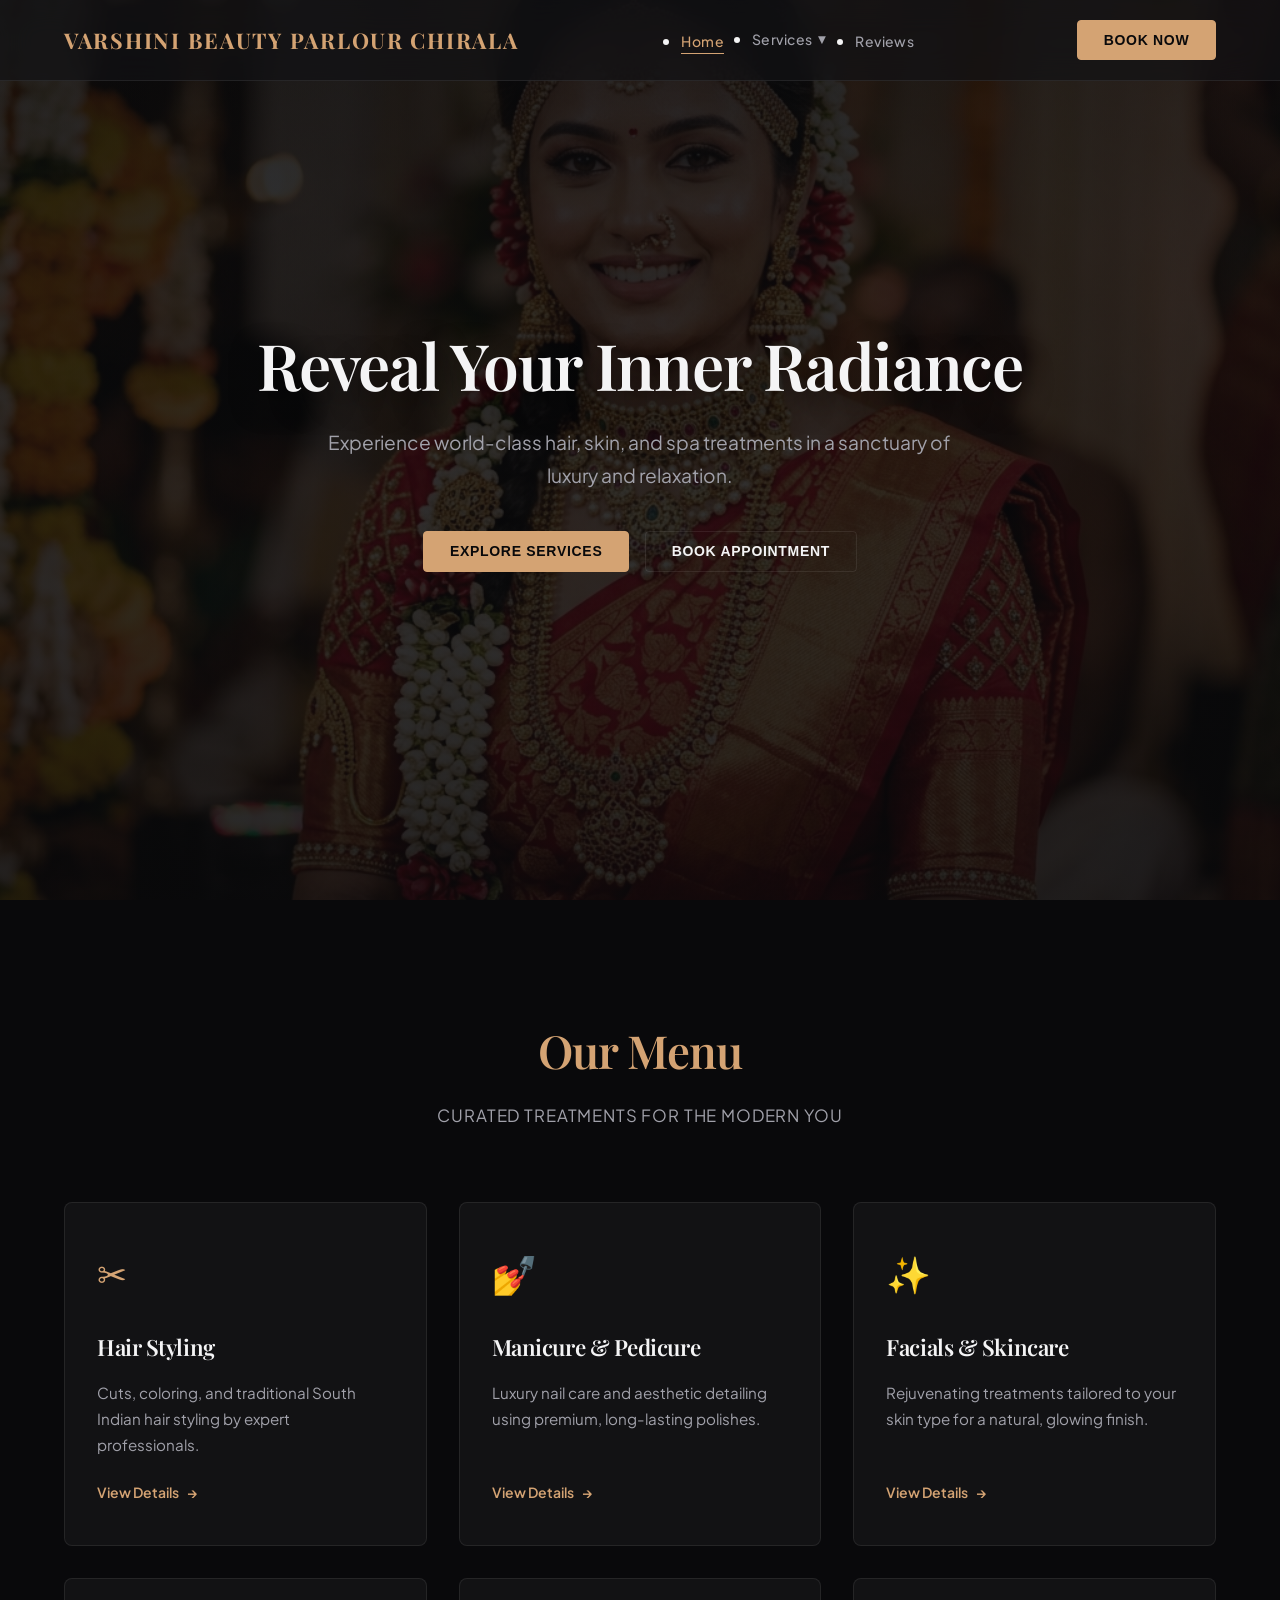
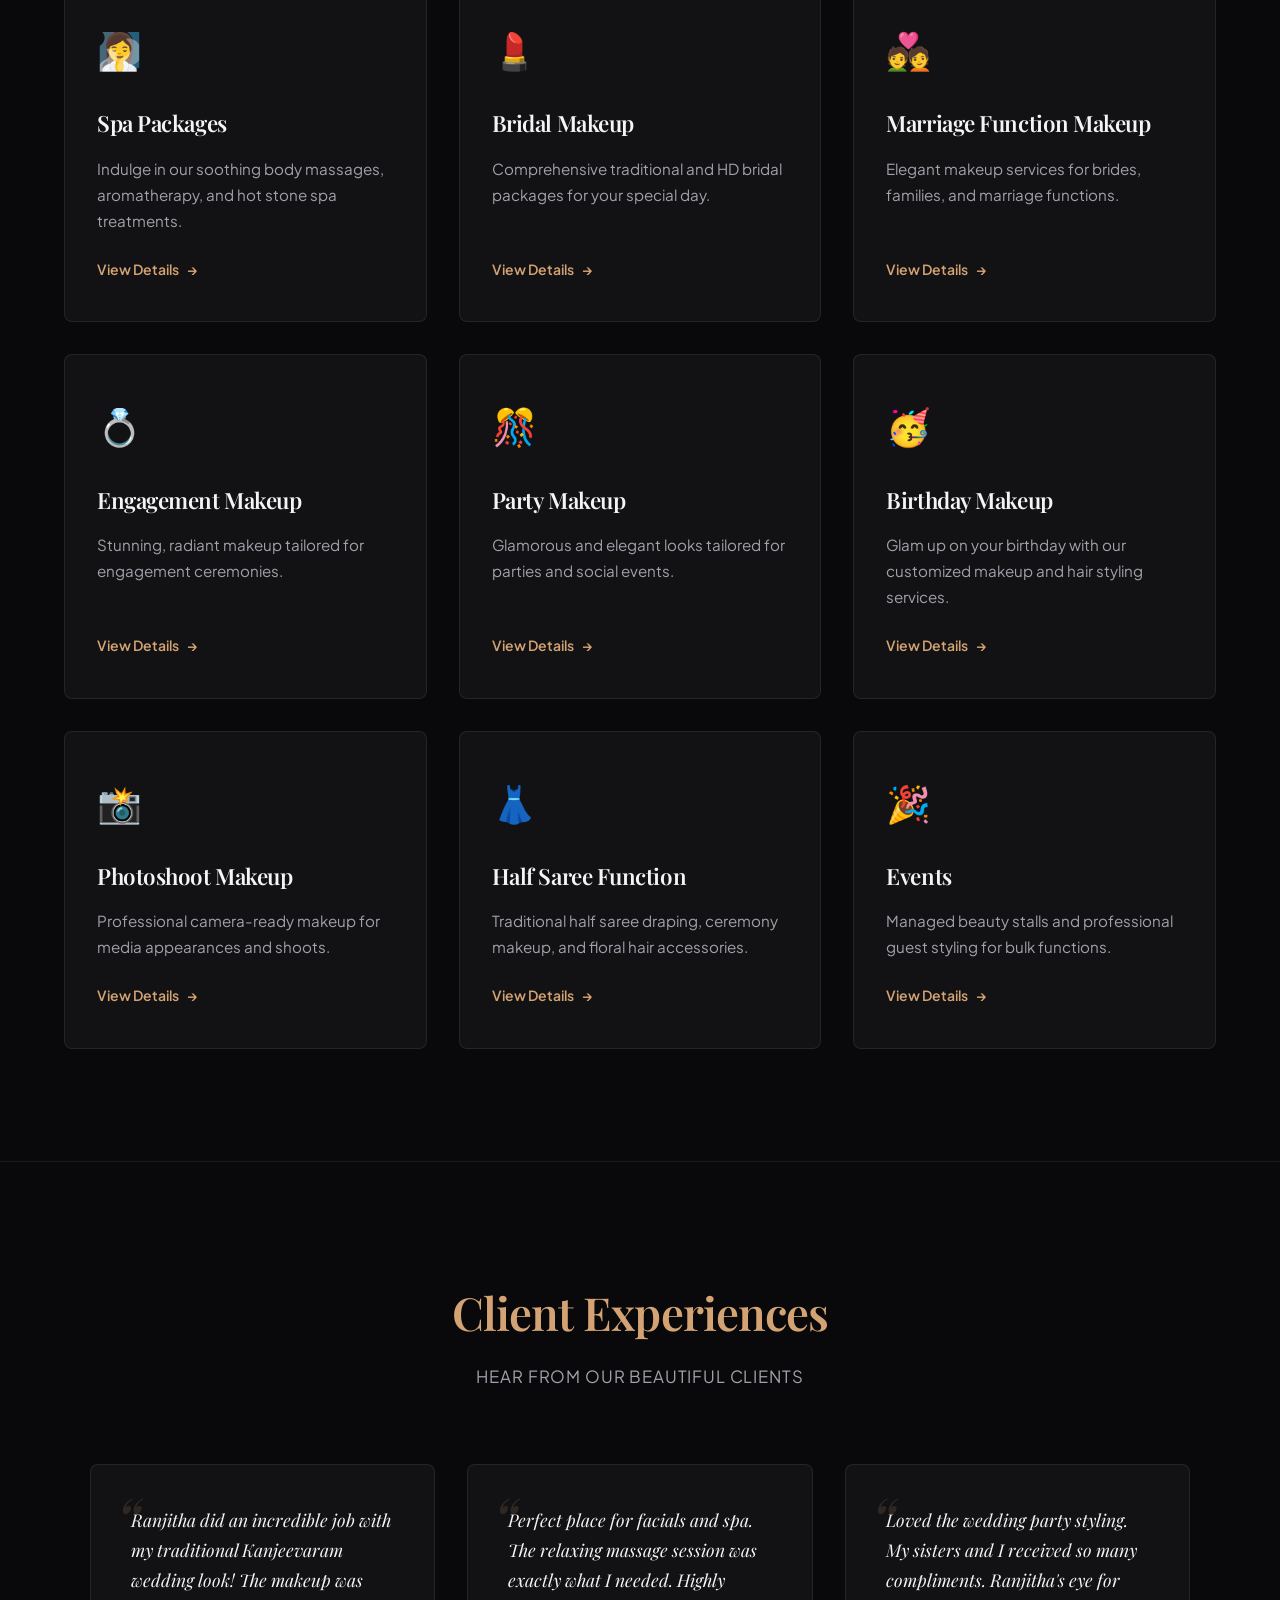
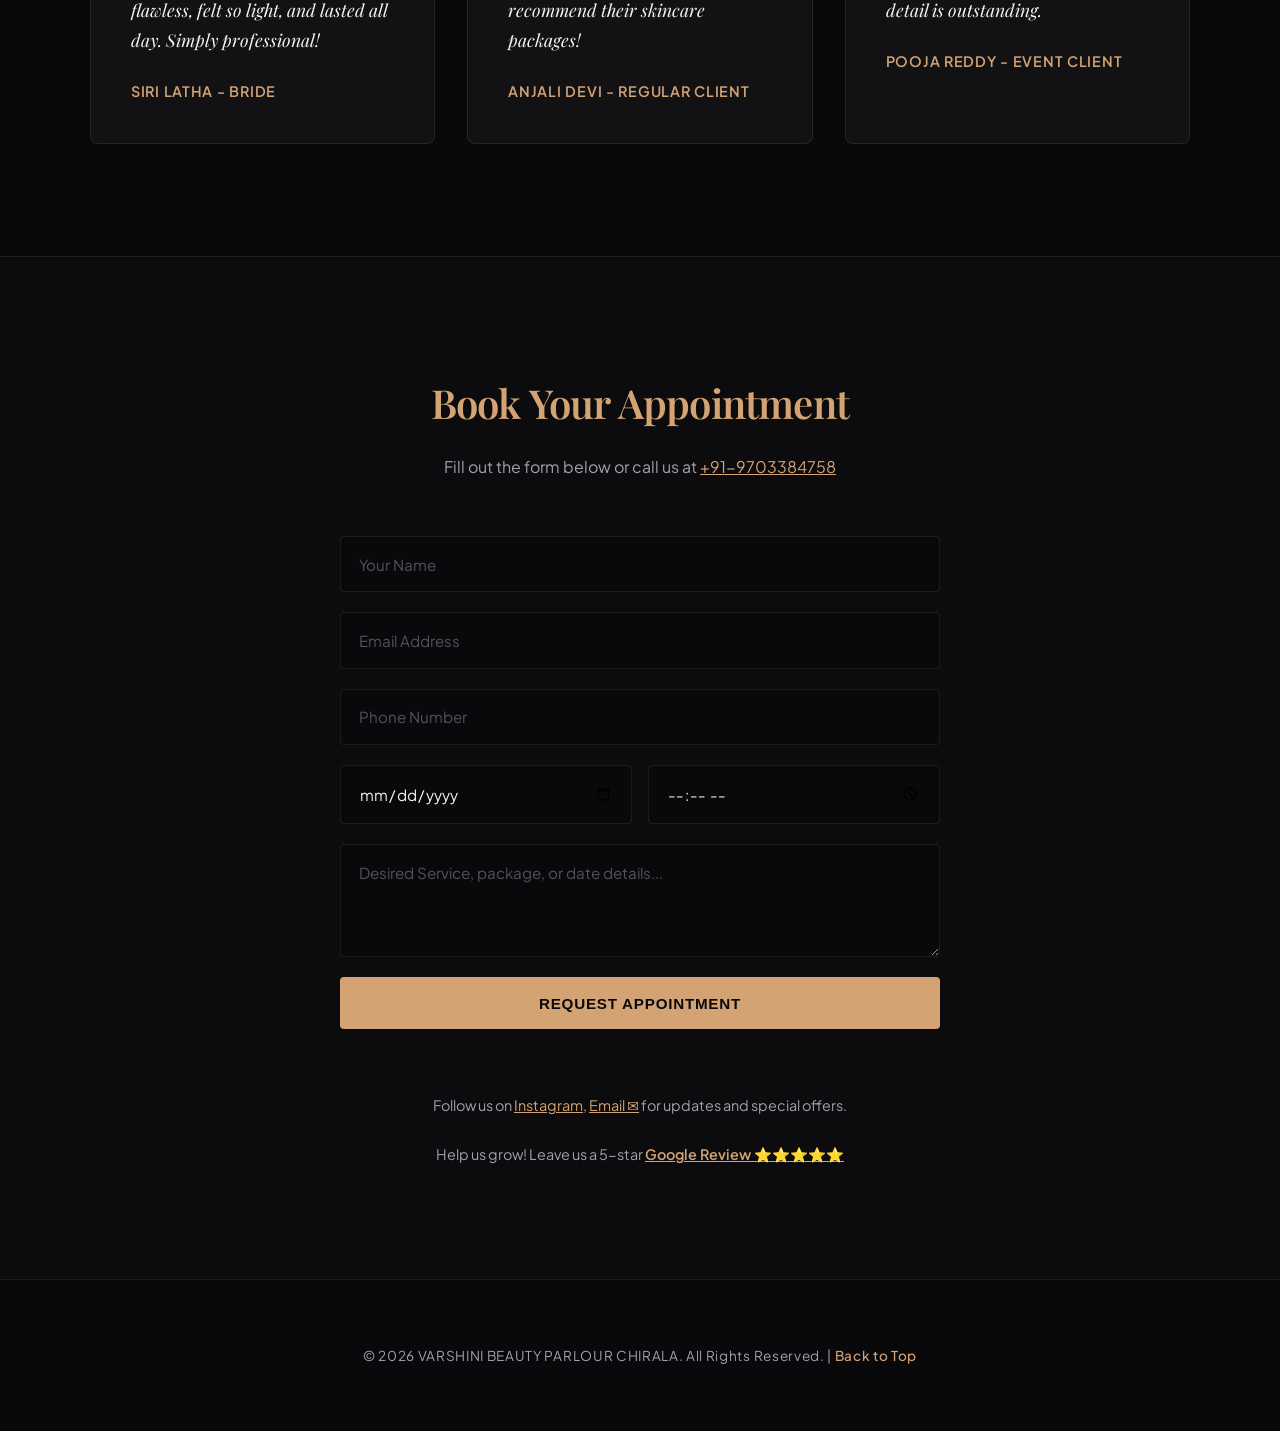
==== index.html @ f7a26c75 "Rename homepage to index.html and update links for hosting compatibility" ====
<!DOCTYPE html>
<html lang="en">
<head>
  <meta charset="UTF-8" />
  <meta name="viewport" content="width=device-width, initial-scale=1.0"/>
  <title>VARSHINI BEAUTY PARLOUR CHIRALA | Professional Luxury Salon & Bridal Artistry</title>
  <meta name="description" content="Experience world-class bridal makeup, hair styling, skin care, and luxury spa packages by Ranjitha Majeti, the premier makeup artist in Chirala. Request an appointment today." />
  
  <!-- CSS Stylesheet -->
  <link rel="stylesheet" href="style.css" />
  
  <!-- Favicon -->
  <link rel="icon" type="image/x-icon" href="images/favicon.ico">
</head>

<body>
  <header>
    <div class="logo">VARSHINI BEAUTY PARLOUR CHIRALA</div>

    <ul class="nav-links">
      <li><a href="index.html">Home</a></li>
      <li class="dropdown">
        <a class="dropdown-trigger">Services <span class="arrow">▼</span></a>
        <ul class="dropdown-menu">
          <li><a href="hair-styling.html">Hair Styling</a></li>
          <li><a href="manicure-pedicure.html">Manicure & Pedicure</a></li>
          <li><a href="facials-skincare.html">Facials & Skincare</a></li>
          <li><a href="spa-packages.html">Spa Packages</a></li>
          <li><a href="bridal-makeup.html">Bridal Makeup</a></li>
          <li><a href="Marriage-makeup.html">Marriage Makeup</a></li>
          <li><a href="engagement-makeup.html">Engagement Makeup</a></li>
          <li><a href="party-makeup.html">Party Makeup</a></li>
          <li><a href="birthday.html">Birthday Makeup</a></li>
          <li><a href="photoshoot-makeup.html">Photoshoot Makeup</a></li>
          <li><a href="mature-functions.html">Half Saree Function</a></li>
          <li><a href="events.html">Events & Stalls</a></li>
        </ul>
      </li>
      <li><a href="https://share.google/j1UJa43TyOJhqfgnO" target="_blank" rel="noopener noreferrer">Reviews</a></li>
    </ul>

    <button id="openBookingModal" class="btn-book" aria-haspopup="dialog" aria-controls="bookingModalBackdrop">Book Now</button>
  </header>

  <!-- Hero Section -->
  <section class="hero" id="hero" style="background-image: url('images/hero_bridal.png');">
    <div class="hero-content">
      <h1 class="fade-in-up">Reveal Your Inner Radiance</h1>
      <p class="fade-in-up">Experience world-class hair, skin, and spa treatments in a sanctuary of luxury and relaxation.</p>
      <div class="hero-cta fade-in-up">
        <button class="btn-book" onclick="document.getElementById('services').scrollIntoView({behavior:'smooth'});">Explore Services</button>
        <button class="btn-secondary" onclick="document.getElementById('contact').scrollIntoView({behavior:'smooth'});">Book Appointment</button>
      </div>
    </div>
  </section>

  <!-- Services Grid -->
  <section id="services" class="services">
    <div class="section-title fade-in-up">
      <h2>Our Menu</h2>
      <p>Curated treatments for the modern you</p>
    </div>

    <div class="services-grid">
      <a class="service-card fade-in-up" href="hair-styling.html">
        <div class="service-icon">✂️</div>
        <h3>Hair Styling</h3>
        <p>Cuts, coloring, and traditional South Indian hair styling by expert professionals.</p>
        <span class="service-card-link">View Details</span>
      </a>

      <a class="service-card fade-in-up" href="manicure-pedicure.html">
        <div class="service-icon">💅</div>
        <h3>Manicure & Pedicure</h3>
        <p>Luxury nail care and aesthetic detailing using premium, long-lasting polishes.</p>
        <span class="service-card-link">View Details</span>
      </a>

      <a class="service-card fade-in-up" href="facials-skincare.html">
        <div class="service-icon">✨</div>
        <h3>Facials & Skincare</h3>
        <p>Rejuvenating treatments tailored to your skin type for a natural, glowing finish.</p>
        <span class="service-card-link">View Details</span>
      </a>

      <a class="service-card fade-in-up" href="spa-packages.html">
        <div class="service-icon">🧖‍♀️</div>
        <h3>Spa Packages</h3>
        <p>Indulge in our soothing body massages, aromatherapy, and hot stone spa treatments.</p>
        <span class="service-card-link">View Details</span>
      </a>

      <a class="service-card fade-in-up" href="bridal-makeup.html">
        <div class="service-icon">💄</div>
        <h3>Bridal Makeup</h3>
        <p>Comprehensive traditional and HD bridal packages for your special day.</p>
        <span class="service-card-link">View Details</span>
      </a>

      <a class="service-card fade-in-up" href="Marriage-makeup.html">
        <div class="service-icon">💑</div>
        <h3>Marriage Function Makeup</h3>
        <p>Elegant makeup services for brides, families, and marriage functions.</p>
        <span class="service-card-link">View Details</span>
      </a>

      <a class="service-card fade-in-up" href="engagement-makeup.html">
        <div class="service-icon">💍</div>
        <h3>Engagement Makeup</h3>
        <p>Stunning, radiant makeup tailored for engagement ceremonies.</p>
        <span class="service-card-link">View Details</span>
      </a>

      <a class="service-card fade-in-up" href="party-makeup.html">
        <div class="service-icon">🎊</div>
        <h3>Party Makeup</h3>
        <p>Glamorous and elegant looks tailored for parties and social events.</p>
        <span class="service-card-link">View Details</span>
      </a>

      <a class="service-card fade-in-up" href="birthday.html">
        <div class="service-icon">🥳</div>
        <h3>Birthday Makeup</h3>
        <p>Glam up on your birthday with our customized makeup and hair styling services.</p>
        <span class="service-card-link">View Details</span>
      </a>

      <a class="service-card fade-in-up" href="photoshoot-makeup.html">
        <div class="service-icon">📸</div>
        <h3>Photoshoot Makeup</h3>
        <p>Professional camera-ready makeup for media appearances and shoots.</p>
        <span class="service-card-link">View Details</span>
      </a>

      <a class="service-card fade-in-up" href="mature-functions.html">
        <div class="service-icon">👗</div>
        <h3>Half Saree Function</h3>
        <p>Traditional half saree draping, ceremony makeup, and floral hair accessories.</p>
        <span class="service-card-link">View Details</span>
      </a>

      <a class="service-card fade-in-up" href="events.html">
        <div class="service-icon">🎉</div>
        <h3>Events</h3>
        <p>Managed beauty stalls and professional guest styling for bulk functions.</p>
        <span class="service-card-link">View Details</span>
      </a>
    </div>
  </section>

  <!-- Testimonials Section -->
  <section class="testimonials">
    <div class="section-title fade-in-up">
      <h2>Client Experiences</h2>
      <p>Hear from our beautiful clients</p>
    </div>
    <div class="testimonial-grid">
      <div class="testimonial-card fade-in-up">
        <div class="testimonial-quote">Ranjitha did an incredible job with my traditional Kanjeevaram wedding look! The makeup was flawless, felt so light, and lasted all day. Simply professional!</div>
        <div class="testimonial-author">Siri Latha - Bride</div>
      </div>
      <div class="testimonial-card fade-in-up">
        <div class="testimonial-quote">Perfect place for facials and spa. The relaxing massage session was exactly what I needed. Highly recommend their skincare packages!</div>
        <div class="testimonial-author">Anjali Devi - Regular Client</div>
      </div>
      <div class="testimonial-card fade-in-up">
        <div class="testimonial-quote">Loved the wedding party styling. My sisters and I received so many compliments. Ranjitha's eye for detail is outstanding.</div>
        <div class="testimonial-author">Pooja Reddy - Event Client</div>
      </div>
    </div>
  </section>

  <!-- Contact/Booking Form -->
  <section id="contact" class="contact" aria-labelledby="contactTitle">
    <div class="fade-in-up">
      <h2 id="contactTitle">Book Your Appointment</h2>
      <p>Fill out the form below or call us at <a href="tel:+919703384758" style="color:var(--primary); text-decoration:underline;">+91-9703384758</a></p>
    </div>

    <form id="bookingForm" action="https://hook.eu1.make.com/vsws8u75gg2c3345kpa3mipmmzl6y8ot" method="POST" class="fade-in-up">
      <input name="name" type="text" placeholder="Your Name" required />
      <input name="email" type="email" placeholder="Email Address" required />
      <input name="phone" type="tel" placeholder="Phone Number" />
      <div style="display: flex; gap: 1rem;">
        <input name="Date" type="date" placeholder="Date" required />
        <input name="Time" type="time" placeholder="Time" required />
      </div>  
      <textarea name="message" rows="4" placeholder="Desired Service, package, or date details..."></textarea>
      <button type="submit">Request Appointment</button>
    </form>

    <div class="fade-in-up" style="margin-top: 4rem; font-size: 0.9rem; text-align: center; color: var(--text-muted);">
      Follow us on
      <a href="https://www.instagram.com/ranjithamajeti_?igsh=MXJxa2d5NXhjMjUxcQ==" target="_blank" rel="noopener noreferrer" style="color:var(--primary); text-decoration:underline;">Instagram</a>,
      <a href="mailto:majetiranjitha@gmail.com" style="color:var(--primary); text-decoration:underline;">Email ✉️</a> for updates and special offers.<br><br>Help us grow! Leave us a 5-star <a href="https://share.google/j1UJa43TyOJhqfgnO" target="_blank" rel="noopener noreferrer" style="color:var(--primary); text-decoration:underline; font-weight: 600;">Google Review ⭐⭐⭐⭐⭐</a>
    </div>
  </section>

  <!-- Footer -->
  <footer>
    <p>&copy; 2026 VARSHINI BEAUTY PARLOUR CHIRALA. All Rights Reserved. | <a href="index.html">Back to Top</a></p>
  </footer>

  <!-- Booking Modal -->
  <div id="bookingModalBackdrop" class="modal-backdrop" role="dialog" aria-modal="true" aria-labelledby="bookingModalTitle" aria-hidden="true">
    <div class="modal" role="document">
      <div class="modal-header">
        <div>
          <h3 id="bookingModalTitle" class="modal-title">Book with VARSHINI BEAUTY PARLOUR CHIRALA</h3>
          <p class="small" style="color: var(--text-muted); margin-top: 0.25rem;">Connect instantly or send a request below.</p>
        </div>
        <button class="modal-close" id="modalCloseBtn" aria-label="Close booking dialog">&times;</button>
      </div>

      <div class="modal-grid" id="bookingOptions">
        <a class="book-option" href="tel:+919703384758" title="Call us" rel="noopener">
          <div class="icon icon-call">📞</div>
          <div class="option-body">
            <strong>Call Now</strong>
            <div class="small">+91 97033 84758 — voice booking</div>
          </div>
        </a>

        <a class="book-option" target="_blank" href="https://wa.me/919703384758?text=Hi%20there!%20I%20would%20like%20to%20book%20an%20appointment." rel="noopener noreferrer">
          <div class="icon icon-whatsapp">💬</div>
          <div class="option-body">
            <strong>WhatsApp</strong>
            <div class="small">Quick chat & reference sharing</div>
          </div>
        </a>

        <a class="book-option" target="_blank" href="https://www.instagram.com/ranjithamajeti_?igsh=MXJxa2d5NXhjMjUxcQ==" rel="noopener noreferrer">
          <div class="icon icon-social">📸</div>
          <div class="option-body">
            <strong>Instagram</strong>
            <div class="small">DM our luxury portfolio</div>
          </div>
        </a>
        
        <a class="book-option" href="mailto:majetiranjitha@gmail.com?subject=Appointment%20Request&body=Hi%2C%0A%0AI%20would%20like%20to%20book%20an%20appointment." rel="noopener">
          <div class="icon icon-email">✉️</div>
          <div class="option-body">
            <strong>Email Us</strong>
            <div class="small">majetiranjitha@gmail.com</div>
          </div>
        </a>

        <a class="book-option" target="_blank" href="https://youtube.com/@chiralamakeupartist?si=A1fp4ObJGxCZFMre" rel="noopener noreferrer">
          <div class="icon icon-youtube">▶️</div>
          <div class="option-body">
            <strong>YouTube Channel</strong>
            <div class="small">Watch our makeup makeovers</div>
          </div>
        </a>
          <a class="book-option" target="_blank" href="https://share.google/j1UJa43TyOJhqfgnO" rel="noopener noreferrer">
            <div class="icon" style="background: #4285F4;">⭐</div>
            <div class="option-body">
                <strong>Google Review</strong>
                <span class="small">Rate us 5-stars on Google Maps</span>
            </div>
          </a>

        <div id="openInlineForm" class="book-option" role="button" tabindex="0" aria-pressed="false" style="cursor: pointer;">
          <div class="icon icon-form">📝</div>
          <div class="option-body">
            <strong>Request Callback Form</strong>
            <div class="small">Fill form and we will call you</div>
          </div>
        </div>
      </div>

      <div id="modalFormWrap" class="modal-form">
        <form id="modalBookingForm" action="https://hook.eu1.make.com/vsws8u75gg2c3345kpa3mipmmzl6y8ot" method="POST">
          <input name="name" type="text" placeholder="Your Name" required />
          <input name="email" type="email" placeholder="Email Address" required />
          <input name="phone" type="tel" placeholder="Phone Number" />
          <input name="date" type="date" placeholder="Date" required />
          <input name="time" type="time" placeholder="Time" required />
          <textarea name="message" rows="3" placeholder="Preferred service or requirements"></textarea>
          <button type="submit">Submit Request</button>
        </form>
        <div id="modalFormMsg" class="small" style="display:none; margin-top:0.5rem;"></div>
      </div>
    </div>
  </div>

  <!-- Global Controller Script -->
  <script src="main.js"></script>
</body>
</html>
---- style.css ----
@import url('https://fonts.googleapis.com/css2?family=Playfair+Display:ital,wght@0,400..900;1,400..900&family=Plus+Jakarta+Sans:ital,wght@0,200..800;1,200..800&display=swap');

:root {
    --primary: #D4A373;
    --primary-hover: #b88656;
    --primary-glow: rgba(212, 163, 115, 0.2);
    --bg-dark: #09090b;
    --bg-surface: #121214;
    --bg-surface-hover: #1c1c1f;
    --border-color: rgba(255, 255, 255, 0.08);
    --border-color-active: rgba(212, 163, 115, 0.4);
    --text-main: #f4f4f5;
    --text-muted: #a1a1aa;
    --text-inverse: #09090b;
    --font-serif: 'Playfair Display', Georgia, serif;
    --font-sans: 'Plus Jakarta Sans', system-ui, -apple-system, sans-serif;
    --ease-custom: cubic-bezier(0.16, 1, 0.3, 1);
    --glass-bg: rgba(18, 18, 20, 0.7);
    --glass-blur: blur(16px);
}

/* Reset and Globals */
* {
    margin: 0;
    padding: 0;
    box-sizing: border-box;
}

html {
    scroll-behavior: smooth;
}

body {
    font-family: var(--font-sans);
    background-color: var(--bg-dark);
    color: var(--text-main);
    line-height: 1.7;
    overflow-x: hidden;
    -webkit-font-smoothing: antialiased;
}

a {
    text-decoration: none;
    color: inherit;
    transition: all 0.3s var(--ease-custom);
}

/* Typography */
h1, h2, h3, h4 {
    font-family: var(--font-serif);
    font-weight: 600;
    letter-spacing: -0.02em;
}

/* Header & Nav */
header {
    position: fixed;
    top: 0;
    left: 0;
    width: 100%;
    z-index: 1000;
    display: flex;
    justify-content: space-between;
    align-items: center;
    padding: 1.25rem 5%;
    background: var(--glass-bg);
    backdrop-filter: var(--glass-blur);
    -webkit-backdrop-filter: var(--glass-blur);
    border-bottom: 1px solid var(--border-color);
    transition: all 0.4s var(--ease-custom);
    pointer-events: auto;
}

header.scrolled {
    padding: 0.85rem 5%;
    background: rgba(9, 9, 11, 0.9);
    border-bottom: 1px solid rgba(255, 255, 255, 0.05);
    box-shadow: 0 10px 30px rgba(0, 0, 0, 0.5);
}

.logo {
    font-family: var(--font-serif);
    font-size: 1.35rem;
    font-weight: 700;
    color: var(--primary);
    letter-spacing: 0.08em;
    text-transform: uppercase;
    position: relative;
    z-index: 1010;
    pointer-events: auto;
}

.nav-links {
    display: flex;
    gap: 1.75rem;
    align-items: center;
    position: relative;
    z-index: 1010;
    pointer-events: auto;
}

.nav-links a {
    font-size: 0.875rem;
    font-weight: 500;
    color: var(--text-muted);
    letter-spacing: 0.03em;
    position: relative;
    padding: 0.25rem 0;
    z-index: 1010;
    pointer-events: auto;
}

.nav-links a::after {
    content: '';
    position: absolute;
    bottom: 0;
    left: 0;
    width: 0;
    height: 1px;
    background-color: var(--primary);
    transition: width 0.3s var(--ease-custom);
}

.nav-links a:hover {
    color: var(--text-main);
}

.nav-links a:hover::after {
    width: 100%;
}

.nav-links a.active {
    color: var(--primary);
}

.nav-links a.active::after {
    width: 100%;
}

/* Action Buttons */
.btn-book {
    background-color: var(--primary);
    color: var(--text-inverse);
    padding: 0.7rem 1.6rem;
    border-radius: 4px;
    font-weight: 600;
    font-size: 0.875rem;
    letter-spacing: 0.05em;
    text-transform: uppercase;
    border: 1px solid var(--primary);
    cursor: pointer;
    transition: all 0.3s var(--ease-custom);
}

.btn-book:hover {
    background-color: transparent;
    color: var(--primary);
    box-shadow: 0 0 15px var(--primary-glow);
}

.btn-secondary {
    background-color: transparent;
    color: var(--text-main);
    padding: 0.7rem 1.6rem;
    border-radius: 4px;
    font-weight: 600;
    font-size: 0.875rem;
    letter-spacing: 0.05em;
    text-transform: uppercase;
    border: 1px solid var(--border-color);
    cursor: pointer;
    transition: all 0.3s var(--ease-custom);
}

.btn-secondary:hover {
    border-color: var(--primary);
    color: var(--primary);
    box-shadow: 0 0 15px var(--primary-glow);
}

/* Hero Section */
.hero {
    min-height: 100vh;
    display: flex;
    align-items: center;
    justify-content: center;
    position: relative;
    background-size: cover;
    background-position: center;
    background-repeat: no-repeat;
    overflow: hidden;
}

.hero::before {
    content: '';
    position: absolute;
    inset: 0;
    background: linear-gradient(to bottom, rgba(9, 9, 11, 0.4) 0%, rgba(9, 9, 11, 0.8) 100%),
                linear-gradient(to top, rgba(9, 9, 11, 0.4) 0%, rgba(9, 9, 11, 0.8) 100%);
    z-index: 1;
}

.hero-content {
    max-width: 900px;
    padding: 2rem;
    text-align: center;
    position: relative;
    z-index: 2;
}

.hero-content h1 {
    font-size: 4rem;
    line-height: 1.15;
    margin-bottom: 1.5rem;
    color: var(--text-main);
    text-shadow: 0 10px 30px rgba(0, 0, 0, 0.5);
}

.hero-content p {
    font-size: 1.2rem;
    color: var(--text-muted);
    max-width: 640px;
    margin: 0 auto 2.5rem auto;
}

.hero-cta {
    display: flex;
    justify-content: center;
    gap: 1rem;
}

/* Services Page Hero */
.subpage-hero {
    height: 48vh;
    display: flex;
    align-items: center;
    justify-content: center;
    position: relative;
    background-size: cover;
    background-position: center;
    padding-top: 80px;
}

.subpage-hero::before {
    content: '';
    position: absolute;
    inset: 0;
    background: linear-gradient(to bottom, rgba(9, 9, 11, 0.5) 0%, rgba(9, 9, 11, 0.9) 100%);
    z-index: 1;
}

.subpage-hero h1 {
    font-size: 3.5rem;
    position: relative;
    z-index: 2;
    text-align: center;
}

/* Menu/Services Section */
.services {
    padding: 7rem 5%;
}

.section-title {
    text-align: center;
    margin-bottom: 4.5rem;
}

.section-title h2 {
    font-size: 2.85rem;
    margin-bottom: 0.75rem;
    color: var(--primary);
}

.section-title p {
    color: var(--text-muted);
    font-size: 1.05rem;
    letter-spacing: 0.05em;
    text-transform: uppercase;
}

.services-grid {
    display: grid;
    grid-template-columns: repeat(auto-fit, minmax(300px, 1fr));
    gap: 2rem;
    max-width: 1200px;
    margin: 0 auto;
}

.service-card {
    background-color: var(--bg-surface);
    border: 1px solid var(--border-color);
    padding: 2.5rem 2rem;
    border-radius: 8px;
    transition: all 0.4s var(--ease-custom);
    display: flex;
    flex-direction: column;
    height: 100%;
}

.service-card:hover {
    transform: translateY(-8px);
    border-color: var(--primary);
    box-shadow: 0 12px 30px rgba(212, 163, 115, 0.1);
}

.service-icon {
    font-size: 2.25rem;
    margin-bottom: 1.5rem;
    color: var(--primary);
}

.service-card h3 {
    font-size: 1.4rem;
    margin-bottom: 0.85rem;
    color: var(--text-main);
}

.service-card p {
    font-size: 0.95rem;
    color: var(--text-muted);
    margin-bottom: 1.5rem;
    flex-grow: 1;
}

.service-card-link {
    font-size: 0.875rem;
    font-weight: 600;
    color: var(--primary);
    display: flex;
    align-items: center;
    gap: 0.5rem;
}

.service-card-link::after {
    content: '→';
    transition: transform 0.3s;
}

.service-card:hover .service-card-link::after {
    transform: translateX(4px);
}

/* Portfolio Gallery */
.gallery-section {
    padding: 6rem 5%;
    max-width: 1200px;
    margin: 0 auto;
}

.gallery-grid {
    display: grid;
    grid-template-columns: repeat(auto-fit, minmax(260px, 1fr));
    gap: 1.5rem;
    margin-top: 3rem;
}

.gallery-item {
    aspect-ratio: 1 / 1;
    overflow: hidden;
    border-radius: 8px;
    border: 1px solid var(--border-color);
    position: relative;
}

.gallery-item img {
    width: 100%;
    height: 100%;
    object-fit: cover;
    transition: transform 0.6s var(--ease-custom);
}

.gallery-item::after {
    content: '';
    position: absolute;
    inset: 0;
    background: linear-gradient(to top, rgba(9, 9, 11, 0.8) 0%, transparent 60%);
    opacity: 0;
    transition: opacity 0.4s var(--ease-custom);
}

.gallery-item:hover img {
    transform: scale(1.08);
}

.gallery-item:hover::after {
    opacity: 1;
}

/* Service Details Section (Subpage specific content) */
.service-details {
    max-width: 800px;
    margin: 0 auto 6rem auto;
    background-color: var(--bg-surface);
    border: 1px solid var(--border-color);
    padding: 3.5rem 2.5rem;
    border-radius: 12px;
}

.service-details h2 {
    font-size: 2rem;
    color: var(--primary);
    margin-bottom: 1.25rem;
}

.service-details p {
    color: var(--text-muted);
    font-size: 1.05rem;
    margin-bottom: 2.5rem;
}

/* Contact / Form Section */
.contact {
    padding: 7rem 5%;
    background-color: #0c0c0e;
    border-top: 1px solid var(--border-color);
}

.contact h2 {
    font-size: 2.5rem;
    color: var(--primary);
    margin-bottom: 1rem;
    text-align: center;
}

.contact p {
    color: var(--text-muted);
    text-align: center;
    margin-bottom: 3.5rem;
}

form {
    display: flex;
    flex-direction: column;
    gap: 1.25rem;
    max-width: 600px;
    margin: 0 auto;
}

input, textarea, select {
    background-color: var(--bg-dark);
    border: 1px solid var(--border-color);
    padding: 1.1rem;
    color: var(--text-main);
    border-radius: 4px;
    font-family: var(--font-sans);
    font-size: 0.95rem;
    width: 100%;
    transition: all 0.3s var(--ease-custom);
}

input:focus, textarea:focus, select:focus {
    outline: none;
    border-color: var(--primary);
    box-shadow: 0 0 10px var(--primary-glow);
}

input::placeholder, textarea::placeholder {
    color: #52525b;
}

form button {
    background-color: var(--primary);
    color: var(--text-inverse);
    border: none;
    padding: 1.1rem;
    font-weight: 600;
    font-size: 0.95rem;
    letter-spacing: 0.05em;
    text-transform: uppercase;
    cursor: pointer;
    border-radius: 4px;
    transition: all 0.3s var(--ease-custom);
}

form button:hover {
    background-color: var(--primary-hover);
}

form button:disabled {
    background-color: var(--border-color);
    color: var(--text-muted);
    cursor: not-allowed;
}

/* Testimonials */
.testimonials {
    padding: 7rem 5%;
    border-top: 1px solid var(--border-color);
}

.testimonial-grid {
    display: grid;
    grid-template-columns: repeat(auto-fit, minmax(320px, 1fr));
    gap: 2rem;
    max-width: 1100px;
    margin: 3rem auto 0 auto;
}

.testimonial-card {
    background-color: var(--bg-surface);
    border: 1px solid var(--border-color);
    padding: 2.5rem;
    border-radius: 8px;
    position: relative;
}

.testimonial-quote {
    font-family: var(--font-serif);
    font-style: italic;
    font-size: 1.1rem;
    color: var(--text-main);
    margin-bottom: 1.5rem;
    position: relative;
    z-index: 2;
}

.testimonial-quote::before {
    content: '“';
    font-size: 4rem;
    color: rgba(212, 163, 115, 0.15);
    position: absolute;
    top: -2.5rem;
    left: -1rem;
    z-index: -1;
}

.testimonial-author {
    font-size: 0.9rem;
    color: var(--primary);
    font-weight: 600;
    letter-spacing: 0.05em;
    text-transform: uppercase;
}

/* Footer styling */
footer {
    padding: 4rem 5%;
    border-top: 1px solid var(--border-color);
    background-color: var(--bg-dark);
    text-align: center;
    color: var(--text-muted);
    font-size: 0.85rem;
    letter-spacing: 0.05em;
}

footer a {
    color: var(--primary);
    font-weight: 500;
}

footer a:hover {
    color: var(--text-main);
}

/* Modal styles */
.modal-backdrop {
    position: fixed;
    inset: 0;
    background: rgba(9, 9, 11, 0.85);
    backdrop-filter: blur(8px);
    display: none;
    align-items: center;
    justify-content: center;
    z-index: 2000;
    padding: 1rem;
}

.modal-backdrop.open {
    display: flex;
}

.modal {
    background: var(--bg-surface);
    border: 1px solid var(--border-color);
    width: 100%;
    max-width: 540px;
    border-radius: 8px;
    padding: 2rem;
    max-height: 90vh;
    overflow-y: auto;
    position: relative;
    box-shadow: 0 20px 50px rgba(0, 0, 0, 0.5);
    animation: modalReveal 0.4s var(--ease-custom);
}

@keyframes modalReveal {
    from {
        opacity: 0;
        transform: translateY(15px) scale(0.98);
    }
    to {
        opacity: 1;
        transform: translateY(0) scale(1);
    }
}

.modal-header {
    display: flex;
    justify-content: space-between;
    align-items: flex-start;
    margin-bottom: 1.5rem;
    border-bottom: 1px solid var(--border-color);
    padding-bottom: 1rem;
}

.modal-title {
    font-size: 1.6rem;
    color: var(--primary);
}

.modal-close {
    background: transparent;
    border: none;
    font-size: 1.75rem;
    color: var(--text-muted);
    cursor: pointer;
    transition: color 0.2s;
    line-height: 1;
}

.modal-close:hover {
    color: var(--text-main);
}

.modal-grid {
    display: grid;
    grid-template-columns: 1fr;
    gap: 0.75rem;
}

.book-option {
    display: flex;
    align-items: center;
    gap: 1rem;
    padding: 1rem;
    border-radius: 6px;
    border: 1px solid var(--border-color);
    background-color: var(--bg-dark);
    transition: all 0.3s var(--ease-custom);
}

.book-option:hover {
    border-color: var(--primary);
    background-color: var(--bg-surface-hover);
    transform: translateY(-2px);
}

.book-option .icon {
    width: 44px;
    height: 44px;
    border-radius: 50%;
    display: grid;
    place-items: center;
    font-size: 1.2rem;
    color: #fff;
    flex-shrink: 0;
}

.icon-call { background: #d4a373; }
.icon-whatsapp { background: #25D366; }
.icon-social { background: #E1306C; }
.icon-email { background: #EA4335; }
.icon-youtube { background: #FF0000; }
.icon-form { background: var(--primary); }

.option-body {
    flex-grow: 1;
}

.option-body strong {
    font-size: 1rem;
    color: var(--text-main);
    display: block;
}

.option-body .small {
    font-size: 0.8rem;
    color: var(--text-muted);
}

.modal-form {
    display: none;
    margin-top: 1.5rem;
    padding-top: 1.5rem;
    border-top: 1px dashed var(--border-color);
}

.modal-form input, .modal-form textarea, .modal-form select {
    margin-bottom: 0.75rem;
}

/* Animations */
.fade-in-up {
    opacity: 0;
    transform: translateY(20px);
    transition: opacity 0.8s var(--ease-custom), transform 0.8s var(--ease-custom);
}

.fade-in-up.in-view {
    opacity: 1;
    transform: translateY(0);
}

/* Responsive design overrides */
@media (max-width: 992px) {
    .hero-content h1 {
        font-size: 3rem;
    }
    .subpage-hero h1 {
        font-size: 2.8rem;
    }
}

@media (max-width: 768px) {
    header {
        padding: 1rem 5%;
    }
    
    .nav-links {
        display: none; /* In a full project, we'd make a burger, but we will make it elegant or simplified */
    }
    
    .hero-content h1 {
        font-size: 2.5rem;
    }
    
    .hero-cta {
        flex-direction: column;
        gap: 0.75rem;
    }
    
    .services-grid {
        grid-template-columns: 1fr;
    }
}

/* Dropdown Menu styling */
.nav-links li {
    position: relative;
}

.dropdown-trigger {
    display: flex;
    align-items: center;
    gap: 0.35rem;
    cursor: pointer;
}

.dropdown-trigger .arrow {
    font-size: 0.65rem;
    transition: transform 0.3s;
}

.nav-links li:hover .dropdown-trigger .arrow {
    transform: rotate(180deg);
}

.dropdown-menu {
    position: absolute;
    top: 100%;
    left: 50%;
    transform: translateX(-50%) translateY(10px);
    background-color: var(--bg-surface);
    border: 1px solid var(--border-color);
    border-radius: 6px;
    padding: 0.75rem 0;
    min-width: 220px;
    display: none;
    box-shadow: 0 10px 30px rgba(0, 0, 0, 0.5);
    z-index: 1020;
    list-style: none;
}

.dropdown-menu li {
    width: 100%;
    text-align: left;
}

.dropdown-menu li a {
    display: block;
    padding: 0.6rem 1.5rem;
    font-size: 0.85rem;
    color: var(--text-muted);
    transition: all 0.2s var(--ease-custom);
    width: 100%;
    font-weight: 500;
}

.dropdown-menu li a::after {
    display: none !important; /* remove hover line under items */
}

.dropdown-menu li a:hover {
    color: var(--primary) !important;
    background-color: var(--bg-surface-hover);
    padding-left: 1.75rem; /* slight slide effect */
}

/* Show on hover */
.nav-links li:hover .dropdown-menu {
    display: block;
    animation: dropdownFadeIn 0.3s var(--ease-custom);
}


@keyframes dropdownFadeIn {
    from {
        opacity: 0;
        transform: translateX(-50%) translateY(15px);
    }
    to {
        opacity: 1;
        transform: translateX(-50%) translateY(10px);
    }
}
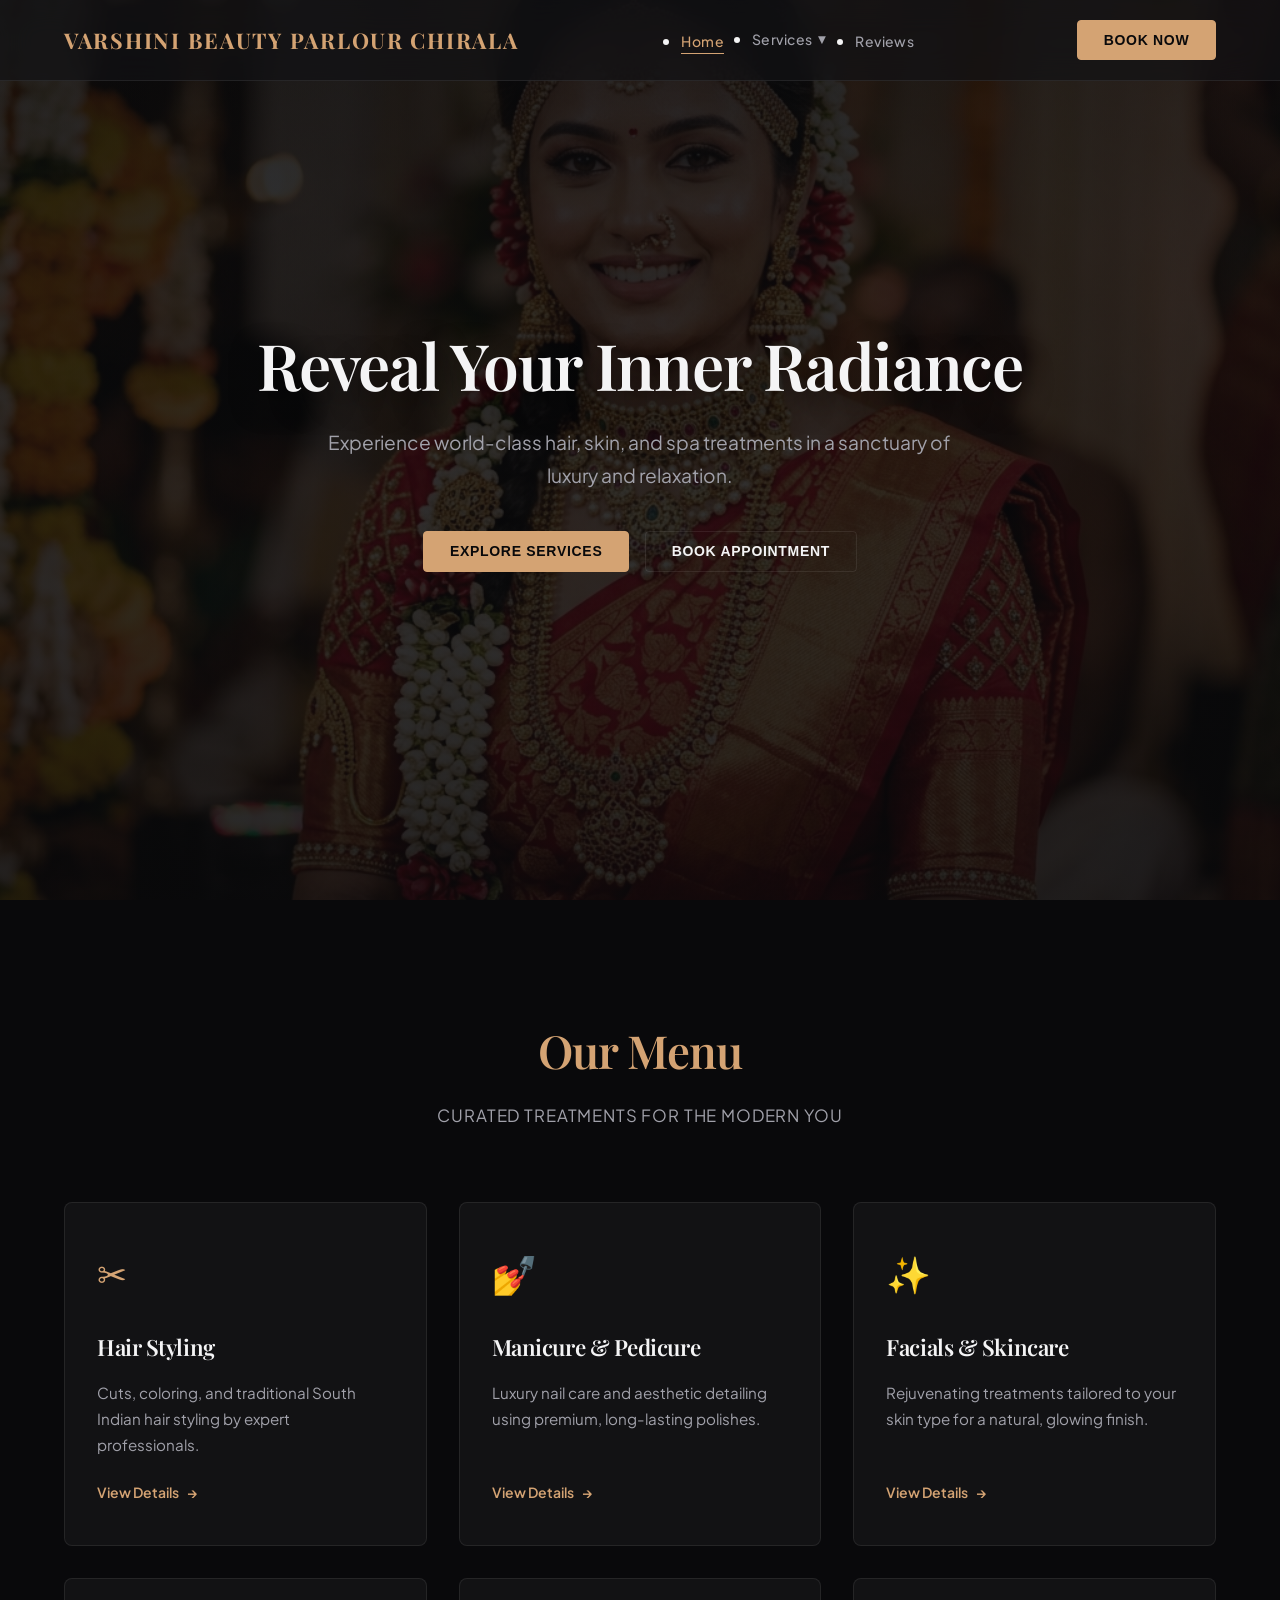
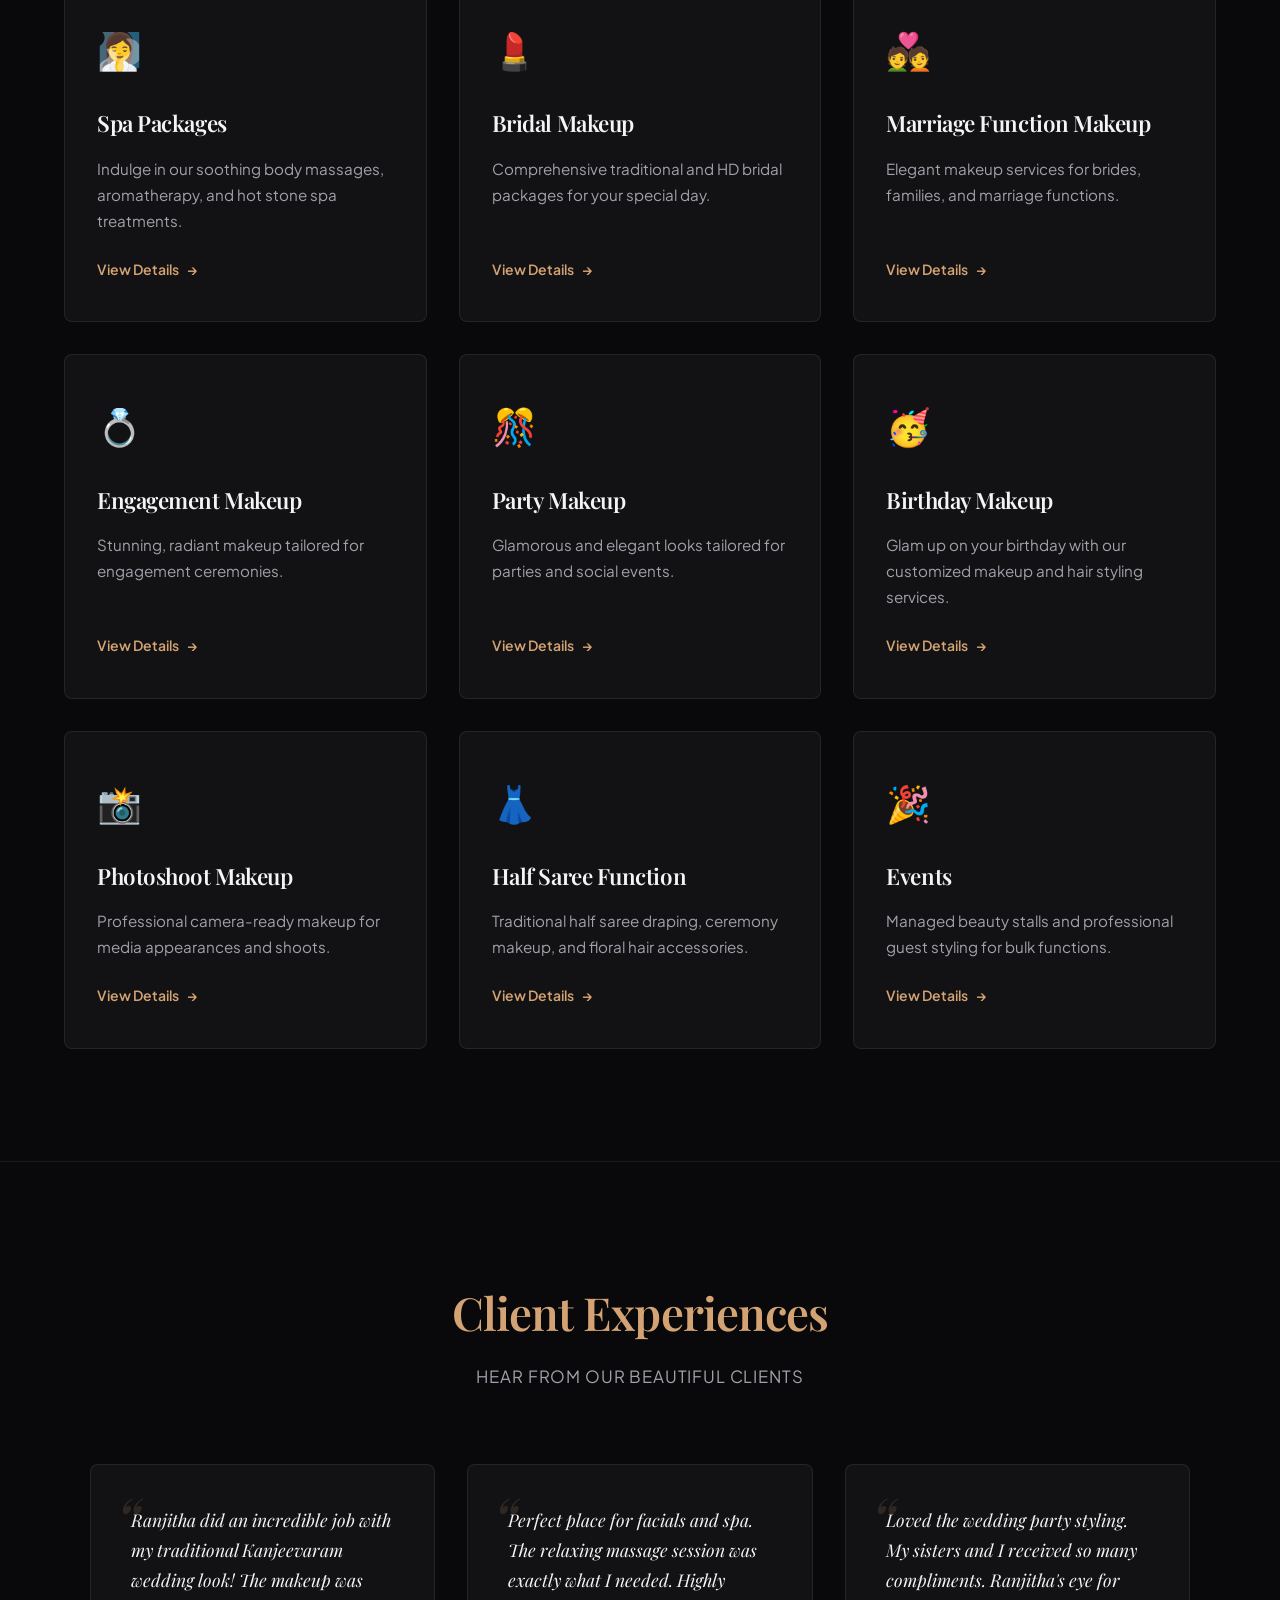
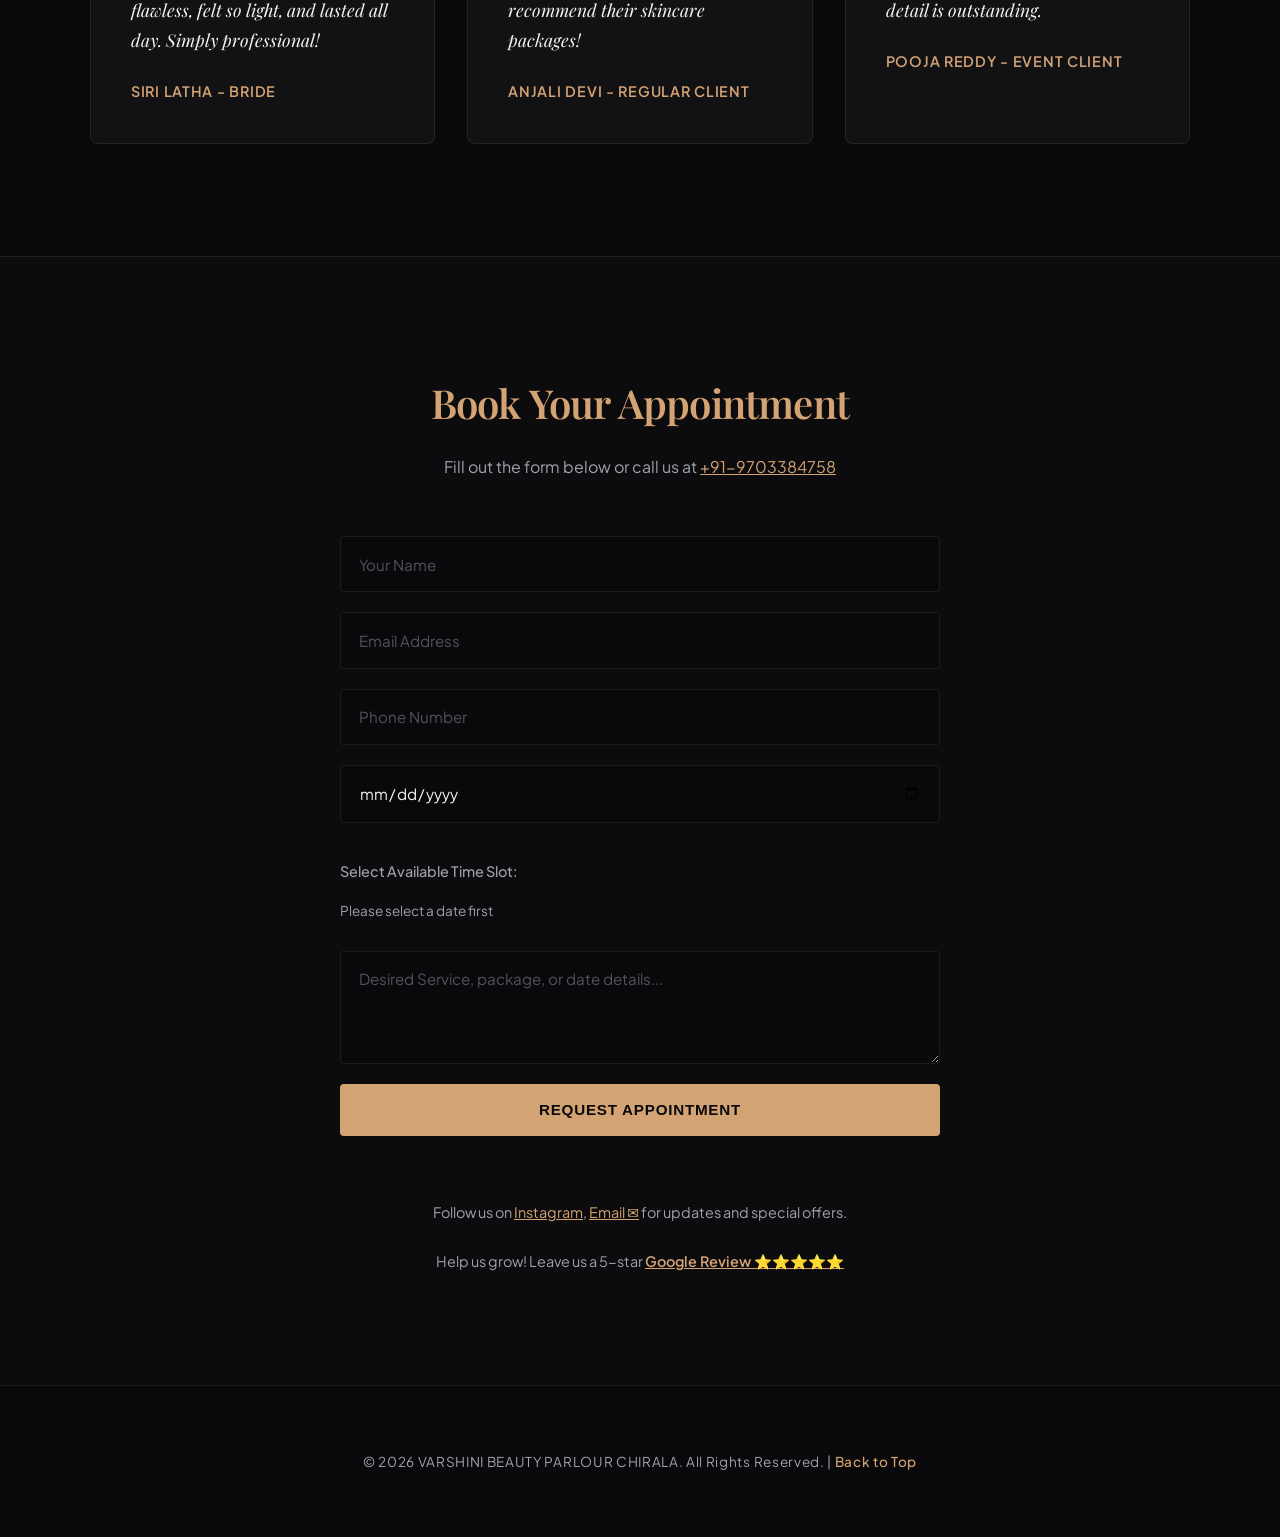
==== commit 324ec3cc: "Implement local visual slot picker, update Instagram profile links, and support click-to-toggle serv" ====
--- a/index.html
+++ b/index.html
@@ -5,6 +5,7 @@
   <meta name="viewport" content="width=device-width, initial-scale=1.0"/>
   <title>VARSHINI BEAUTY PARLOUR CHIRALA | Professional Luxury Salon & Bridal Artistry</title>
   <meta name="description" content="Experience world-class bridal makeup, hair styling, skin care, and luxury spa packages by Ranjitha Majeti, the premier makeup artist in Chirala. Request an appointment today." />
+  <meta name="google-site-verification" content="VPCO5tsZPy_U1bqIwZZHNp5tPCseVTsMLmxn0uWT664" />
   
   <!-- CSS Stylesheet -->
   <link rel="stylesheet" href="style.css" />
@@ -191,7 +192,7 @@
 
     <div class="fade-in-up" style="margin-top: 4rem; font-size: 0.9rem; text-align: center; color: var(--text-muted);">
       Follow us on
-      <a href="https://www.instagram.com/ranjithamajeti_?igsh=MXJxa2d5NXhjMjUxcQ==" target="_blank" rel="noopener noreferrer" style="color:var(--primary); text-decoration:underline;">Instagram</a>,
+      <a href="https://www.instagram.com/ranjitha_chirala_makeup_artist?igsh=MXJxa2d5NXhjMjUxcQ==" target="_blank" rel="noopener noreferrer" style="color:var(--primary); text-decoration:underline;">Instagram</a>,
       <a href="mailto:majetiranjitha@gmail.com" style="color:var(--primary); text-decoration:underline;">Email ✉️</a> for updates and special offers.<br><br>Help us grow! Leave us a 5-star <a href="https://share.google/j1UJa43TyOJhqfgnO" target="_blank" rel="noopener noreferrer" style="color:var(--primary); text-decoration:underline; font-weight: 600;">Google Review ⭐⭐⭐⭐⭐</a>
     </div>
   </section>
@@ -229,7 +230,7 @@
           </div>
         </a>
 
-        <a class="book-option" target="_blank" href="https://www.instagram.com/ranjithamajeti_?igsh=MXJxa2d5NXhjMjUxcQ==" rel="noopener noreferrer">
+        <a class="book-option" target="_blank" href="https://www.instagram.com/ranjitha_chirala_makeup_artist?igsh=MXJxa2d5NXhjMjUxcQ==" rel="noopener noreferrer">
           <div class="icon icon-social">📸</div>
           <div class="option-body">
             <strong>Instagram</strong>
--- a/style.css
+++ b/style.css
@@ -752,7 +752,8 @@
     transition: transform 0.3s;
 }
 
-.nav-links li:hover .dropdown-trigger .arrow {
+.nav-links li:hover .dropdown-trigger .arrow,
+.nav-links li.open .dropdown-trigger .arrow {
     transform: rotate(180deg);
 }
 
@@ -797,8 +798,9 @@
     padding-left: 1.75rem; /* slight slide effect */
 }
 
-/* Show on hover */
-.nav-links li:hover .dropdown-menu {
+/* Show on hover or when open class is present */
+.nav-links li:hover .dropdown-menu,
+.nav-links li.open .dropdown-menu {
     display: block;
     animation: dropdownFadeIn 0.3s var(--ease-custom);
 }
@@ -814,3 +816,63 @@
         transform: translateX(-50%) translateY(10px);
     }
 }
+
+/* Time Slot Picker CSS */
+.time-slots-container {
+    margin-top: 1rem;
+    display: flex;
+    flex-direction: column;
+    gap: 0.5rem;
+    width: 100%;
+}
+
+.time-slots-label {
+    font-size: 0.9rem;
+    color: var(--text-muted);
+    font-weight: 500;
+}
+
+.time-slots-grid {
+    display: grid;
+    grid-template-columns: repeat(auto-fill, minmax(100px, 1fr));
+    gap: 0.6rem;
+    width: 100%;
+}
+
+.time-slot-btn {
+    background-color: var(--bg-surface);
+    border: 1px solid var(--border-color);
+    color: var(--text-main);
+    padding: 0.75rem 0.5rem;
+    text-align: center;
+    border-radius: 4px;
+    font-size: 0.85rem;
+    font-weight: 600;
+    cursor: pointer;
+    transition: all 0.2s ease;
+    font-family: var(--font-sans);
+}
+
+.time-slot-btn:hover:not(:disabled) {
+    border-color: var(--primary);
+    background-color: var(--primary-glow);
+    color: var(--primary);
+}
+
+.time-slot-btn.selected {
+    background-color: var(--primary) !important;
+    border-color: var(--primary) !important;
+    color: var(--text-inverse) !important;
+}
+
+.time-slot-btn:disabled {
+    background-color: rgba(255, 255, 255, 0.02) !important;
+    border-color: rgba(255, 255, 255, 0.04) !important;
+    color: #4b5563 !important;
+    cursor: not-allowed;
+}
+
+.time-slot-btn.past {
+    text-decoration: line-through;
+    opacity: 0.5;
+}
